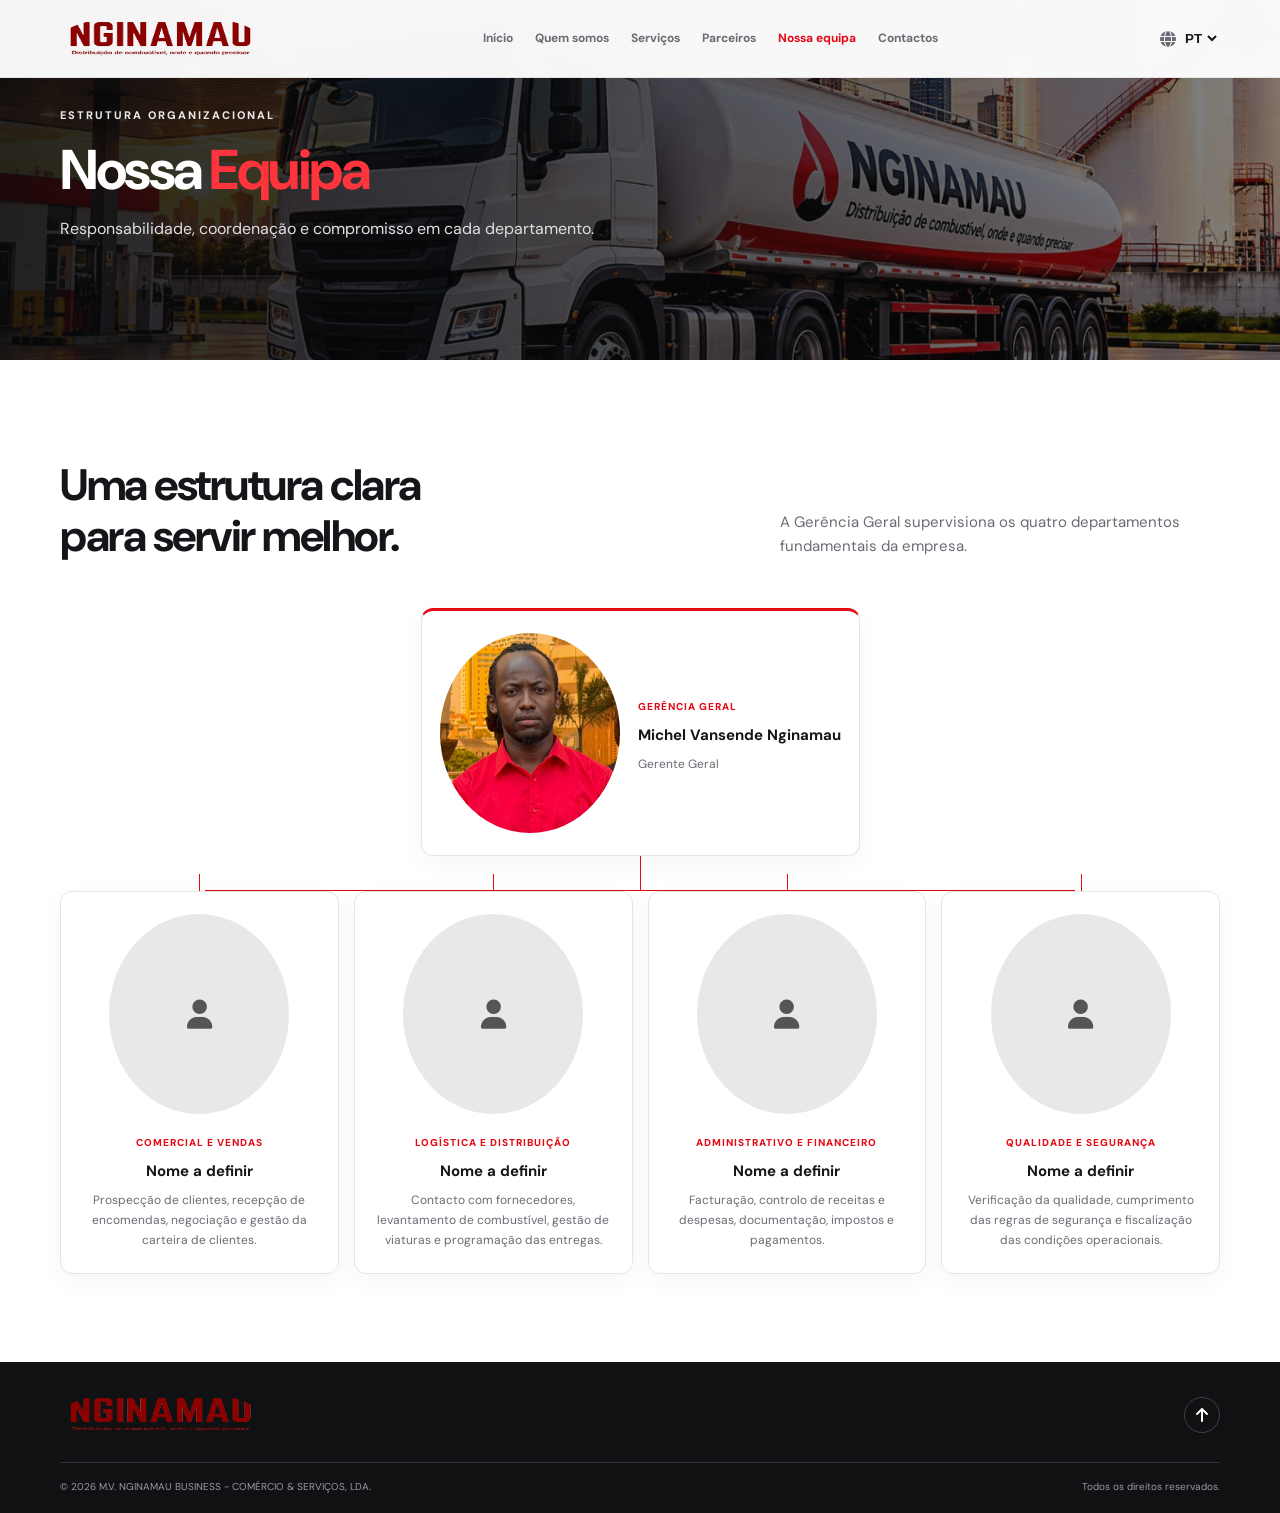
==== equipa.html @ 98467501 "first commit" ====
<!DOCTYPE html>
<html lang="pt">

<head>
  <meta charset="UTF-8">
  <meta name="viewport" content="width=device-width, initial-scale=1.0">
  <meta name="description" content="Conheça a estrutura organizacional da NGINAMAU.">
  <title>Nossa Equipa | NGINAMAU</title>
  <link rel="preconnect" href="https://fonts.googleapis.com">
  <link rel="preconnect" href="https://fonts.gstatic.com" crossorigin>
  <link href="https://fonts.googleapis.com/css2?family=DM+Sans:wght@400;500;600;700;800&display=swap" rel="stylesheet">
  <link rel="stylesheet" href="https://cdnjs.cloudflare.com/ajax/libs/font-awesome/6.7.2/css/all.min.css">
  <link rel="stylesheet" href="css/styles.css">
</head>

<body>
  <div id="site-header"></div>
  <main>
    <section class="page-hero team-hero">
      <div class="page-hero-shade"></div>
      <div class="container page-hero-content"><span class="eyebrow">ESTRUTURA ORGANIZACIONAL</span>
        <h1>Nossa <em>Equipa</em></h1>
        <p>Responsabilidade, coordenação e compromisso em cada departamento.</p>
      </div>
    </section>
    <section class="section">
      <div class="container">
        <div class="section-heading">
          <div>
            <h2>Uma estrutura clara<br>para servir melhor.</h2>
          </div>
          <p>A Gerência Geral supervisiona os quatro departamentos fundamentais da empresa.</p>
        </div>
        <div class="org-chart">
          <article class="team-person manager-person">
            <div class="team-photo">
              <img src="assets/michel-gerente.png" alt="Michel Vansende Nginamau" srcset="">
            </div>
            <div><span class="role-label">GERÊNCIA GERAL</span>
              <h3>Michel Vansende Nginamau</h3>
              <p>Gerente Geral</p>
            </div>
          </article>
          <div class="org-stem"></div>
          <div class="department-cards">
            <article class="team-person">
              <div class="team-photo"><i class="fa-solid fa-user"></i></div><span class="role-label">Comercial e
                Vendas</span>
              <h3>Nome a definir</h3>
              <p>Prospecção de clientes, recepção de encomendas, negociação e gestão da carteira de clientes.</p>
            </article>
            <article class="team-person">
              <div class="team-photo"><i class="fa-solid fa-user"></i></div><span class="role-label">Logística e
                Distribuição</span>
              <h3>Nome a definir</h3>
              <p>Contacto com fornecedores, levantamento de combustível, gestão de viaturas e programação das entregas.
              </p>
            </article>
            <article class="team-person">
              <div class="team-photo"><i class="fa-solid fa-user"></i></div><span class="role-label">Administrativo e
                Financeiro</span>
              <h3>Nome a definir</h3>
              <p>Facturação, controlo de receitas e despesas, documentação, impostos e pagamentos.</p>
            </article>
            <article class="team-person">
              <div class="team-photo"><i class="fa-solid fa-user"></i></div><span class="role-label">Qualidade e
                Segurança</span>
              <h3>Nome a definir</h3>
              <p>Verificação da qualidade, cumprimento das regras de segurança e fiscalização das condições
                operacionais.</p>
            </article>
          </div>
        </div>
      </div>
    </section>
  </main>
  <div id="site-footer"></div>
  <script src="js/layout.js"></script>
  <script src="js/main.js"></script>
</body>

</html>
---- css/styles.css ----
* {
    box-sizing: border-box
}

:root {
    --red: #e50914;
    --red2: #b80710;
    --ink: #151619;
    --muted: #686c73;
    --paper: #fff;
    --soft: #f4f4f5;
    --line: #e5e5e7;
    --header: rgba(255, 255, 255, .96)
}

body.dark {
    --ink: #f4f4f5;
    --muted: #b7bac1;
    --paper: #151619;
    --soft: #202226;
    --line: #33363b;
    --header: rgba(21, 22, 25, .96)
}

html {
    scroll-behavior: smooth;
    scroll-padding-top: 80px
}

body {
    margin: 0;
    font-family: "DM Sans", Arial, sans-serif;
    color: var(--ink);
    background: var(--paper);
    line-height: 1.65
}

a {
    color: inherit;
    text-decoration: none
}

.container {
    width: min(1160px, calc(100% - 48px));
    margin: auto
}

.site-header {
    width: 100%;
    height: 78px;
    padding: 0 max(24px, calc((100vw - 1160px)/2));
    display: flex;
    align-items: center;
    justify-content: space-between;
    gap: 24px;
    background: var(--header);
    border-bottom: 1px solid var(--line);
    position: fixed;
    top: 0;
    z-index: 50;
    backdrop-filter: blur(12px)
}

.brand {
    display: flex;
    align-items: center;
    gap: 10px;
    flex-shrink: 0
}

.brand-mark {
    width: 200px;
    height: 50px;
    color: #fff;
    display: grid;
    place-items: center;
    border-radius: 50% 50% 8% 8px;
    font-size: 20px
}

.brand strong {
    display: block;
    font-size: 19px;
    letter-spacing: -.7px;
    line-height: 1.1
}

.brand small {
    display: block;
    color: var(--muted);
    font-size: 9px
}

.main-nav {
    display: flex;
    gap: 22px;
    align-items: center
}

.main-nav a {
    font-size: 12px;
    font-weight: 700;
    color: var(--muted)
}

.main-nav a:hover,
.main-nav a.active {
    color: var(--red)
}

.header-actions {
    display: flex;
    align-items: center;
    gap: 12px
}

.language-picker {
    display: flex;
    gap: 5px;
    align-items: center;
    color: var(--muted)
}

.language-picker select {
    border: 0;
    background: transparent;
    color: var(--ink);
    font-weight: 700
}

.theme-toggle,
.menu-toggle {
    width: 36px;
    height: 36px;
    border: 1px solid var(--line);
    border-radius: 50%;
    background: var(--soft);
    color: var(--ink);
    cursor: pointer
}

.menu-toggle {
    display: none
}

.hero {
    min-height: 620px;
    display: flex;
    align-items: center;
    position: relative;
    color: white;
    background: #151619 url("../assets/hero.jpeg") center 55%/cover no-repeat
}

.hero-shade,
.page-hero-shade {
    position: absolute;
    inset: 0;
    background: linear-gradient(90deg, rgba(7, 8, 10, .92), rgba(7, 8, 10, .70) 48%, rgba(7, 8, 10, .12))
}

.hero-content,
.page-hero-content {
    position: relative;
    z-index: 1;
    padding: 90px 0
}

.eyebrow,
.kicker {
    font-size: 11px;
    font-weight: 800;
    letter-spacing: 2px;
    text-transform: uppercase;
    color: var(--red)
}

.eyebrow {
    color: #fff;
    opacity: .9
}

.hero h1,
.page-hero h1 {
    font-size: clamp(42px, 5.5vw, 68px);
    line-height: 1.08;
    letter-spacing: -2.5px;
    max-width: 760px;
    margin: 20px 0
}

.hero h1 em,
.page-hero h1 em {
    font-style: normal;
    color: #ff343d
}

.hero-content>p,
.page-hero-content>p {
    font-size: 16px;
    color: #e0e0e0;
    max-width: 550px
}

.hero-actions {
    display: flex;
    gap: 12px;
    flex-wrap: wrap;
    margin-top: 28px
}

.btn {
    display: inline-flex;
    align-items: center;
    justify-content: center;
    gap: 10px;
    padding: 14px 21px;
    border-radius: 28px;
    font-size: 13px;
    font-weight: 800;
    transition: .2s
}

.btn:hover {
    transform: translateY(-2px)
}

.btn-red {
    background: var(--red);
    color: #fff
}

.btn-red:hover {
    background: var(--red2)
}

.btn-outline {
    border: 1px solid rgba(255, 255, 255, .7);
    color: #fff
}

.hero-caption {
    margin-top: 36px;
    font-size: 12px;
    color: #eee;
    display: flex;
    gap: 10px;
    align-items: center
}

.hero-caption i {
    color: #ff343d
}

.section {
    padding: 88px 0
}

.two-col {
    display: grid;
    grid-template-columns: 1fr 1fr;
    gap: 70px;
    align-items: center
}

.intro-section h2,
.section h2 {
    font-size: clamp(30px, 3.6vw, 44px);
    line-height: 1.16;
    letter-spacing: -1.5px;
    margin: 12px 0
}

.intro-copy p,
.section-heading>p,
.partner-panel>p,
.team-preview p,
.reach-content p,
.about-main p,
.statement-card p {
    color: var(--muted);
    font-size: 15px
}

.text-link {
    color: var(--red);
    font-weight: 800;
    font-size: 13px;
    display: inline-flex;
    gap: 10px;
    align-items: center;
    margin-top: 10px
}

.soft-section {
    background: var(--soft)
}

.section-heading {
    display: grid;
    grid-template-columns: 1fr 1fr;
    align-items: end;
    gap: 60px;
    margin-bottom: 34px
}

.section-heading>p {
    max-width: 440px;
    justify-self: end
}

.cards-grid {
    display: grid;
    gap: 15px
}

.cards-grid.four {
    grid-template-columns: repeat(4, 1fr)
}

.cards-grid.five {
    grid-template-columns: repeat(5, 1fr)
}

.info-card {
    background: var(--paper);
    border: 1px solid var(--line);
    border-radius: 12px;
    padding: 25px 21px
}

.icon-box {
    width: 48px;
    height: 48px;
    display: grid;
    place-items: center;
    background: rgba(229, 9, 20, .09);
    color: var(--red);
    border-radius: 10px;
    font-size: 20px
}

.info-card h3 {
    font-size: 16px;
    margin: 17px 0 5px
}

.info-card p {
    font-size: 13px;
    color: var(--muted);
    margin: 0
}

.process-section,
.reach-section {
    background: #17181a;
    color: #fff
}

.kicker-light {
    color: #ff414a
}

.process-section h2 {
    margin: 12px 0 35px
}

.steps-grid {
    display: grid;
    grid-template-columns: repeat(3, 1fr);
    gap: 32px
}

.steps-grid article {
    display: flex;
    gap: 18px
}

.steps-grid b {
    font-size: 30px;
    color: var(--red)
}

.steps-grid h3 {
    font-size: 16px;
    margin: 3px 0
}

.steps-grid p {
    font-size: 13px;
    color: #bfc0c4;
    margin: 0
}

.partner-panel+.partner-panel {
    border-left: 1px solid var(--line);
    padding-left: 55px
}

.partner-panel h2 {
    font-size: 30px
}

.logo-row {
    display: flex;
    gap: 10px;
    margin-top: 20px
}

.logo-placeholder {
    flex: 1;
    min-height: 62px;
    border: 1px dashed #c7c9ce;
    background: var(--soft);
    border-radius: 8px;
    display: grid;
    place-content: center;
    text-align: center;
    color: var(--muted);
    font-size: 10px;
    font-weight: 800;
    line-height: 1.2
}

.logo-placeholder small {
    font-size: 8px;
    letter-spacing: 1px
}

.note {
    display: block;
    color: var(--muted);
    font-size: 10px;
    margin-top: 10px
}

.team-preview {
    display: grid;
    grid-template-columns: 1fr 1fr;
    gap: 70px;
    align-items: center
}

.team-preview p {
    max-width: 460px
}

.team-preview-art {
    min-height: 250px;
    background: linear-gradient(135deg, #17181a, #303136);
    border-radius: 14px;
    color: white;
    display: flex;
    align-items: center;
    justify-content: center;
    gap: 24px;
    padding: 30px
}

.preview-icon {
    width: 100px;
    height: 100px;
    border-radius: 50%;
    background: var(--red);
    display: grid;
    place-items: center;
    font-size: 42px
}

.preview-caption strong,
.preview-caption span {
    display: block
}

.preview-caption strong {
    font-size: 20px
}

.preview-caption span {
    font-size: 13px;
    color: #c6c6c9
}

.reach-content {
    max-width: 780px
}

.reach-content h2 {
    font-size: 40px
}

.reach-content p {
    color: #c5c6c9;
    max-width: 650px
}

.contact-cta {
    padding: 65px 0
}

.cta-inner {
    display: flex;
    justify-content: space-between;
    align-items: center;
    gap: 30px
}

.cta-inner h2 {
    margin-bottom: 0
}

.contact-grid {
    display: flex;
    gap: 50px;
}

.contact-details {
    background: var(--soft);
    padding: 28px;
    border-radius: 12px;
    display: grid;
    gap: 20px
}

.contact-details a,
.contact-details div {
    display: flex;
    gap: 14px;
    align-items: flex-start;
    font-size: 13px;
    color: var(--muted);
    overflow-wrap: anywhere
}

.contact-details i {
    color: var(--red);
    width: 18px;
    text-align: center;
    padding-top: 3px
}

.site-footer {
    background: #101113;
    color: #fff;
    padding: 28px 0 18px
}

.footer-top {
    display: flex;
    align-items: center;
    justify-content: space-between;
    gap: 20px;
    padding-bottom: 22px
}

.footer-brand small {
    color: #a7a8ad
}

.footer-top>p {
    font-size: 12px;
    color: #c5c6c9
}

.back-top {
    width: 36px;
    height: 36px;
    border: 1px solid #414247;
    border-radius: 50%;
    display: grid;
    place-items: center
}

.footer-bottom {
    border-top: 1px solid #303136;
    padding-top: 16px;
    display: flex;
    justify-content: space-between;
    gap: 15px;
    color: #999ba1;
    font-size: 10px
}

.page-hero {
    min-height: 360px;
    display: flex;
    align-items: center;
    position: relative;
    color: #fff;
    background: #18191b center/cover no-repeat
}

.about-hero {
    background-image: url("../assets/quem-somos-banner.jpeg")
}

.team-hero {
    background-image: url("../assets/hero.jpeg")
}

.page-hero-shade {
    background: linear-gradient(90deg, rgba(8, 9, 11, .88), rgba(8, 9, 11, .5))
}

.page-hero-content {
    padding: 70px 0
}

.page-hero h1 {
    font-size: 56px;
    margin: 12px 0
}

.about-main {
    align-items: start
}

.statement-card {
    padding: 32px;
    border: 1px solid var(--line);
    border-radius: 14px;
    background: var(--paper)
}

.statement-card h2 {
    font-size: 27px
}

.statement-card .kicker {
    display: block;
    margin-top: 22px
}

.value-card {
    background: var(--soft);
    border: 1px solid var(--line);
    border-radius: 10px;
    padding: 22px 14px;
    text-align: center
}

.value-card i {
    font-size: 23px;
    color: var(--red)
}

.value-card h3 {
    font-size: 13px;
    margin: 12px 0 0
}

.objective-list {
    display: grid;
    gap: 15px;
    max-width: 900px
}

.objective-list>div {
    display: flex;
    gap: 18px;
    align-items: flex-start;
    border-bottom: 1px solid #34363a;
    padding: 0 0 14px
}

.objective-list b {
    color: var(--red);
    font-size: 20px
}

.objective-list p {
    margin: 0;
    color: #d1d1d4;
    font-size: 14px
}

.org-chart {
    display: flex;
    flex-direction: column;
    align-items: center
}

.team-person {
    background: var(--paper);
    border: 1px solid var(--line);
    border-radius: 12px;
    padding: 22px 18px;
    box-shadow: 0 7px 24px rgba(0, 0, 0, .04);
    text-align: center
}

.manager-person {
    display: flex;
    align-items: center;
    text-align: left;
    gap: 18px;
    border-top: 3px solid var(--red);
    min-width: 340px
}

.team-photo {
    width: 180px;
    height: 200px;
    border-radius: 50%;
    margin: 0 auto 14px;
    background: #e8e8eb;
    color: #555;
    display: grid;
    place-items: center;
    font-size: 29px;
    overflow: hidden
}

.team-photo img {
    width: 100%;
    height: 100%;
}

.manager-person .team-photo {
    margin: 0
}

.role-label {
    font-size: 10px;
    letter-spacing: 1px;
    font-weight: 800;
    color: var(--red);
    text-transform: uppercase;
}

.team-person h3 {
    font-size: 15px;
    margin: 5px 0
}

.team-person h4 {
    font-size: 14px;
    margin: 6px 0
}

.team-person p {
    font-size: 12px;
    color: var(--muted);
    margin: 7px 0 0
}

.org-stem {
    height: 35px;
    width: 1px;
    background: var(--red)
}

.department-cards {
    display: grid;
    grid-template-columns: repeat(4, 1fr);
    gap: 15px;
    width: 100%;
    position: relative
}

.department-cards:before {
    content: "";
    height: 1px;
    background: var(--red);
    position: absolute;
    top: -1px;
    left: 12.5%;
    right: 12.5%
}

.department-cards .team-person {
    position: relative
}

.department-cards .team-person:before {
    content: "";
    height: 17px;
    width: 1px;
    background: var(--red);
    position: absolute;
    top: -18px;
    left: 50%
}

.center-note {
    text-align: center;
    margin-top: 22px
}

@media(max-width:1000px) {
    .main-nav {
        gap: 12px
    }

    .main-nav a {
        font-size: 11px
    }

    .cards-grid.four {
        grid-template-columns: repeat(2, 1fr)
    }

    .cards-grid.five {
        grid-template-columns: repeat(3, 1fr)
    }

    .department-cards {
        grid-template-columns: repeat(2, 1fr)
    }

    .department-cards:before {
        display: none
    }

    .department-cards .team-person:before {
        display: none
    }
}

@media(max-width:760px) {
    .site-header {
        height: 68px;
        padding: 0 18px;
        gap: 10px
    }

    .brand strong {
        font-size: 17px
    }

    .menu-toggle {
        display: block;
        margin-left: auto;
        order: 2
    }

    .header-actions {
        order: 3
    }

    .brand-mark {
        width: 120px;
        height: 50px;
        color: #fff;
        display: grid;
        place-items: center;
    }

    .main-nav {
        display: none;
        position: absolute;
        top: 68px;
        left: 0;
        right: 0;
        background: var(--paper);
        border-bottom: 1px solid var(--line);
        padding: 18px 22px;
        flex-direction: column;
        align-items: flex-start;
        gap: 16px
    }

    .main-nav.open {
        display: flex
    }

    .main-nav a {
        font-size: 13px
    }

    .container {
        width: min(100% - 36px, 560px)
    }

    .hero {
        min-height: 600px;
        background-position: 58% center
    }

    .hero-content {
        padding: 75px 0
    }

    .hero h1 {
        font-size: 43px;
        letter-spacing: -1.7px
    }

    .hero-content>p {
        font-size: 14px
    }

    .section {
        padding: 65px 0
    }

    .two-col,
    .section-heading,
    .team-preview {
        grid-template-columns: 1fr;
        gap: 20px
    }

    .section-heading>p {
        justify-self: start
    }

    .cards-grid.four {
        gap: 10px
    }

    .info-card {
        padding: 20px 15px
    }

    .info-card h3 {
        font-size: 14px
    }

    .info-card p {
        font-size: 12px
    }

    .steps-grid {
        grid-template-columns: 1fr;
        gap: 22px
    }

    .partner-panel+.partner-panel {
        border-left: 0;
        border-top: 1px solid var(--line);
        padding: 30px 0 0
    }

    .team-preview-art {
        min-height: 190px
    }

    .reach-content h2 {
        font-size: 31px
    }

    .cta-inner {
        align-items: flex-start;
        flex-direction: column
    }

    .contact-grid {
        display: block;
        gap: 50px;
    }

    .contact-details {
        margin-top: 50px;
    }

    .footer-top {
        flex-wrap: wrap
    }

    .footer-top>p {
        order: 3;
        width: 100%;
        margin: 0
    }

    .footer-bottom {
        flex-direction: column;
        gap: 5px
    }

    .page-hero {
        min-height: 300px
    }

    .page-hero h1 {
        font-size: 43px
    }

    .department-cards {
        grid-template-columns: 1fr
    }

    .manager-person {
        min-width: 0;
        width: 100%;
        max-width: 360px
    }

    .cards-grid.five {
        grid-template-columns: repeat(2, 1fr)
    }

    .statement-card {
        padding: 24px
    }
}

@media(max-width:380px) {
    .hero h1 {
        font-size: 36px
    }

    .hero-actions {
        flex-direction: column;
        align-items: stretch;
        max-width: 270px
    }

    .brand small {
        font-size: 8px
    }

    .header-actions {
        gap: 6px
    }

    .logo-row {
        gap: 6px
    }
}
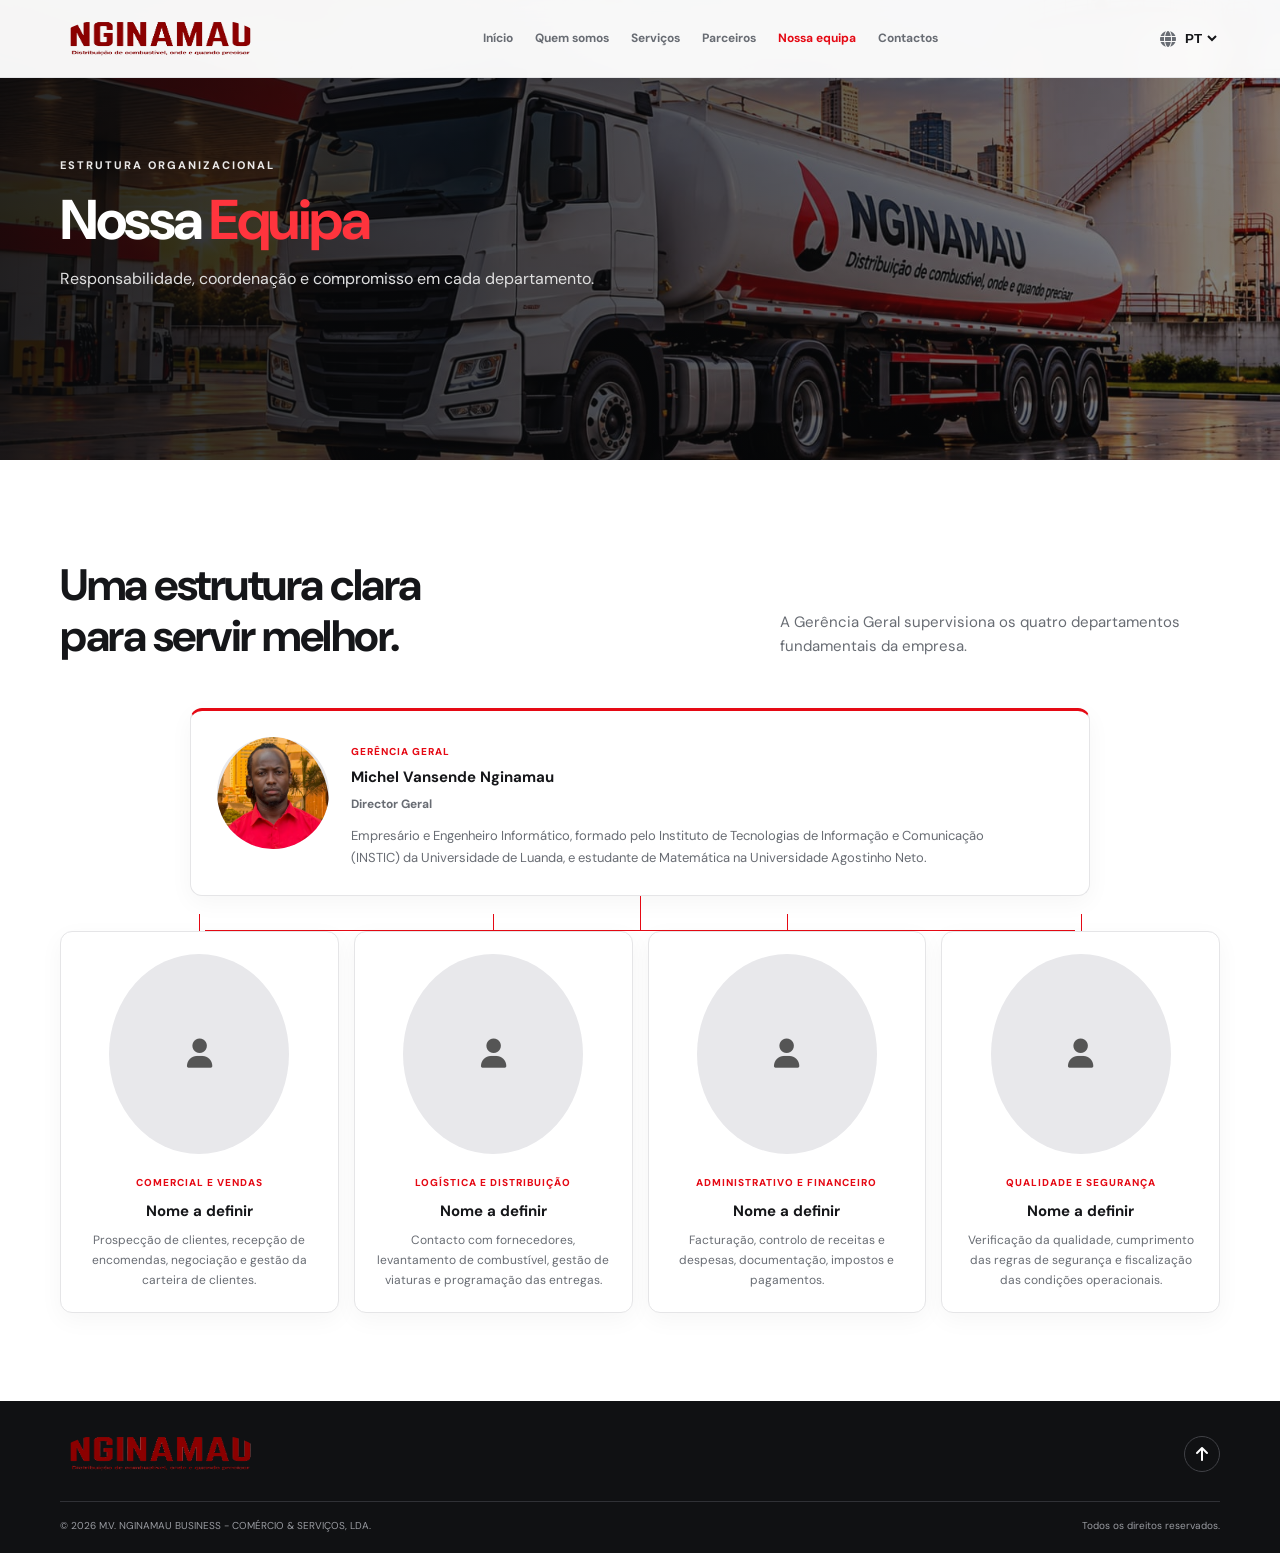
==== commit 44cddb6d: "ui: melhoramento da secção de clientes e fornecedores" ====
--- a/equipa.html
+++ b/equipa.html
@@ -34,18 +34,24 @@
         <div class="org-chart">
           <article class="team-person manager-person">
             <div class="team-photo">
-              <img src="assets/michel-gerente.png" alt="Michel Vansende Nginamau" srcset="">
+              <img src="assets/michel-gerente.png" alt="Michel Vansende Nginamau">
             </div>
-            <div><span class="role-label">GERÊNCIA GERAL</span>
+            <div class="manager-info">
+              <span class="role-label">GERÊNCIA GERAL</span>
               <h3>Michel Vansende Nginamau</h3>
-              <p>Gerente Geral</p>
+              <p><strong>Director Geral</strong></p>
+              <p class="manager-bio">
+                Empresário e Engenheiro Informático, formado pelo Instituto de Tecnologias
+                de Informação e Comunicação (INSTIC) da Universidade de Luanda, e
+                estudante de Matemática na Universidade Agostinho Neto.
+              </p>
             </div>
           </article>
           <div class="org-stem"></div>
           <div class="department-cards">
             <article class="team-person">
-              <div class="team-photo"><i class="fa-solid fa-user"></i></div><span class="role-label">Comercial e
-                Vendas</span>
+              <div class="team-photo"><i class="fa-solid fa-user"></i></div>
+              <span class="role-label">Comercial e Vendas</span>
               <h3>Nome a definir</h3>
               <p>Prospecção de clientes, recepção de encomendas, negociação e gestão da carteira de clientes.</p>
             </article>
--- a/css/styles.css
+++ b/css/styles.css
@@ -582,7 +582,7 @@
 }
 
 .page-hero {
-    min-height: 360px;
+    min-height: 460px;
     display: flex;
     align-items: center;
     position: relative;
@@ -1018,4 +1018,129 @@
     .logo-row {
         gap: 6px
     }
-}+}
+
+.partner-panel .logo-row {
+  display: grid;
+  grid-template-columns: repeat(4, minmax(0, 1fr));
+  gap: 14px;
+  align-items: stretch;
+}
+.partner-panel .logo-placeholder {
+  min-width: 0;
+  min-height: 86px;
+  padding: 10px;
+  display: flex;
+  align-items: center;
+  justify-content: center;
+  overflow: hidden;
+}
+.partner-panel .logo-placeholder img {
+  display: block;
+  width: 100%;
+  max-width: 130px;
+  height: 58px;
+  object-fit: contain;
+}
+@media (max-width: 1024px) {
+  .partner-panel .logo-row {
+    grid-template-columns: repeat(3, minmax(0, 1fr));
+  }
+}
+
+@media (max-width: 600px) {
+  .partner-panel .logo-row {
+    display: flex;
+    gap: 12px;
+    overflow-x: auto;
+    overflow-y: hidden;
+    padding: 2px 2px 12px;
+    scroll-snap-type: x mandatory;
+    -webkit-overflow-scrolling: touch;
+    scrollbar-width: thin;
+  }
+  .partner-panel .logo-placeholder {
+    flex: 0 0 132px;
+    width: 132px;
+    min-height: 78px;
+    scroll-snap-align: start;
+  }
+  .partner-panel .logo-placeholder img {
+    max-width: 110px;
+    height: 52px;
+  }
+}
+
+.manager-person {
+  width: min(100%, 900px);
+  min-width: 0;
+  display: grid;
+  grid-template-columns: 112px minmax(0, 1fr);
+  align-items: start;
+  gap: 22px;
+  padding: 26px;
+  text-align: left;
+  overflow: hidden;
+}
+.manager-person .team-photo {
+  width: 112px;
+  height: 112px;
+  min-width: 0;
+  margin: 0;
+  flex: none;
+}
+.manager-person .team-photo img {
+  display: block;
+  width: 100%;
+  height: 100%;
+  object-fit: cover;
+  object-position: center;
+  border-radius: 50%;
+}
+.manager-person .manager-info {
+  min-width: 0;
+  width: 100%;
+}
+.manager-person h3 {
+  overflow-wrap: anywhere;
+  line-height: 1.3;
+}
+.manager-person .manager-bio {
+  max-width: 680px;
+  margin: 10px 0 0;
+  color: var(--muted);
+  font-size: 13px;
+  line-height: 1.7;
+  overflow-wrap: break-word;
+}
+@media (max-width: 760px) {
+  .manager-person {
+    width: 100%;
+    grid-template-columns: 76px minmax(0, 1fr);
+    gap: 14px;
+    padding: 18px;
+  }
+  .manager-person .team-photo {
+    width: 76px;
+    height: 76px;
+  }
+  .manager-person .manager-bio {
+    font-size: 12px;
+    line-height: 1.6;
+  }
+}
+@media (max-width: 420px) {
+  .manager-person {
+    grid-template-columns: 1fr;
+    justify-items: center;
+    text-align: center;
+    padding: 20px 16px;
+  }
+  .manager-person .team-photo {
+    width: 88px;
+    height: 88px;
+  }
+  .manager-person .manager-info {
+    text-align: center;
+  }
+}
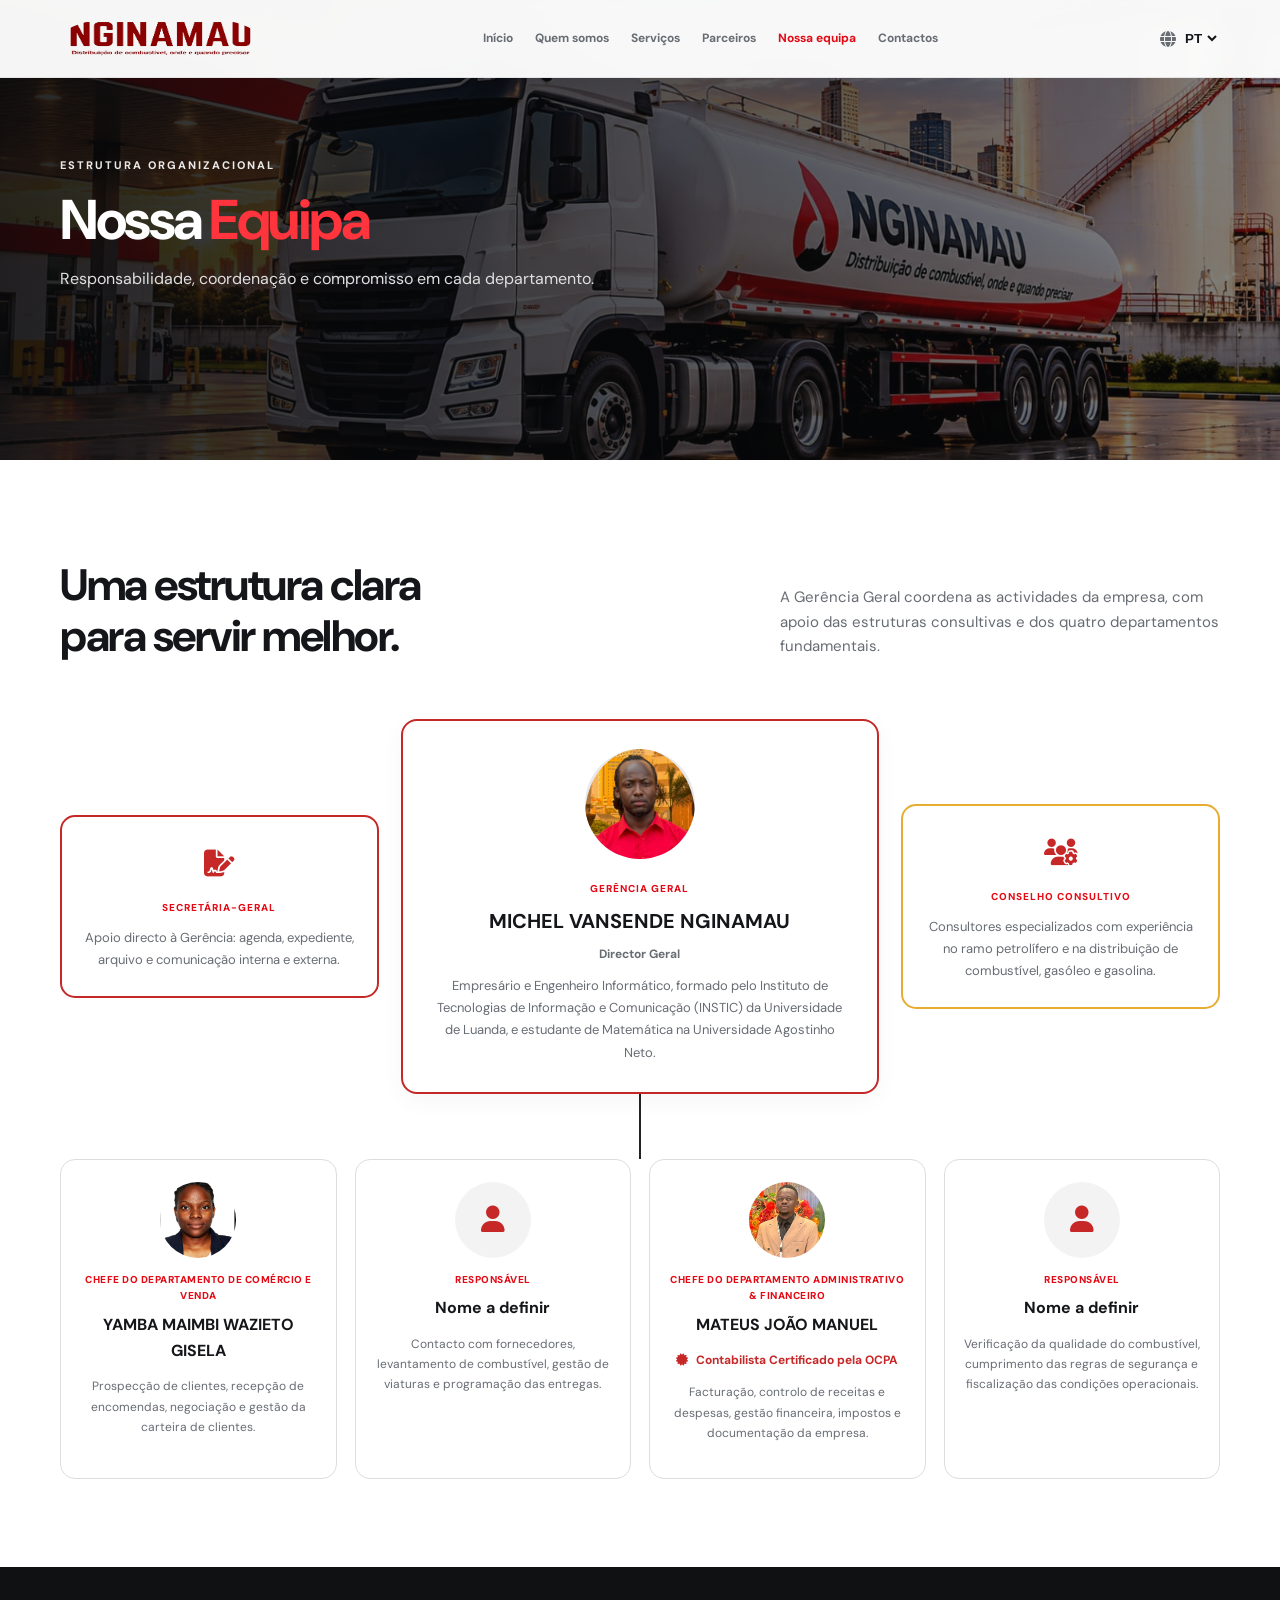
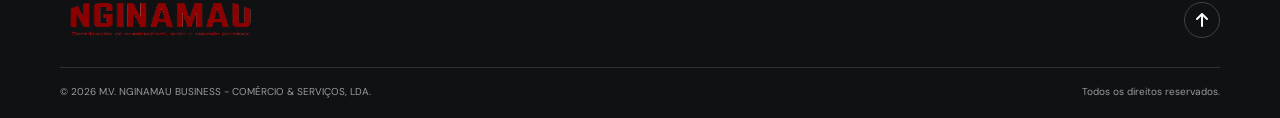
==== commit 1d48b496: "ui: adição de novos departamentos no organigrama e melhoramento dos card." ====
--- a/equipa.html
+++ b/equipa.html
@@ -1,3 +1,4 @@
+
 <!DOCTYPE html>
 <html lang="pt">
 
@@ -6,83 +7,227 @@
   <meta name="viewport" content="width=device-width, initial-scale=1.0">
   <meta name="description" content="Conheça a estrutura organizacional da NGINAMAU.">
   <title>Nossa Equipa | NGINAMAU</title>
+
   <link rel="preconnect" href="https://fonts.googleapis.com">
   <link rel="preconnect" href="https://fonts.gstatic.com" crossorigin>
   <link href="https://fonts.googleapis.com/css2?family=DM+Sans:wght@400;500;600;700;800&display=swap" rel="stylesheet">
+
   <link rel="stylesheet" href="https://cdnjs.cloudflare.com/ajax/libs/font-awesome/6.7.2/css/all.min.css">
   <link rel="stylesheet" href="css/styles.css">
 </head>
 
 <body>
+
   <div id="site-header"></div>
+
   <main>
+
     <section class="page-hero team-hero">
       <div class="page-hero-shade"></div>
-      <div class="container page-hero-content"><span class="eyebrow">ESTRUTURA ORGANIZACIONAL</span>
+
+      <div class="container page-hero-content">
+        <span class="eyebrow">ESTRUTURA ORGANIZACIONAL</span>
         <h1>Nossa <em>Equipa</em></h1>
         <p>Responsabilidade, coordenação e compromisso em cada departamento.</p>
       </div>
     </section>
+
     <section class="section">
       <div class="container">
+
         <div class="section-heading">
           <div>
             <h2>Uma estrutura clara<br>para servir melhor.</h2>
           </div>
-          <p>A Gerência Geral supervisiona os quatro departamentos fundamentais da empresa.</p>
+
+          <p>
+            A Gerência Geral coordena as actividades da empresa,
+            com apoio das estruturas consultivas e dos quatro
+            departamentos fundamentais.
+          </p>
         </div>
-        <div class="org-chart">
-          <article class="team-person manager-person">
-            <div class="team-photo">
-              <img src="assets/michel-gerente.png" alt="Michel Vansende Nginamau">
-            </div>
-            <div class="manager-info">
-              <span class="role-label">GERÊNCIA GERAL</span>
-              <h3>Michel Vansende Nginamau</h3>
-              <p><strong>Director Geral</strong></p>
-              <p class="manager-bio">
-                Empresário e Engenheiro Informático, formado pelo Instituto de Tecnologias
-                de Informação e Comunicação (INSTIC) da Universidade de Luanda, e
-                estudante de Matemática na Universidade Agostinho Neto.
+
+        <div class="org-chart-new">
+
+          <div class="org-leadership">
+
+            <article class="org-support-card secretary-card">
+              <span class="org-support-icon">
+                <i class="fa-solid fa-file-signature"></i>
+              </span>
+
+              <span class="role-label">SECRETÁRIA-GERAL</span>
+
+              <p>
+                Apoio directo à Gerência: agenda, expediente,
+                arquivo e comunicação interna e externa.
               </p>
-            </div>
-          </article>
-          <div class="org-stem"></div>
-          <div class="department-cards">
-            <article class="team-person">
-              <div class="team-photo"><i class="fa-solid fa-user"></i></div>
-              <span class="role-label">Comercial e Vendas</span>
-              <h3>Nome a definir</h3>
-              <p>Prospecção de clientes, recepção de encomendas, negociação e gestão da carteira de clientes.</p>
-            </article>
-            <article class="team-person">
-              <div class="team-photo"><i class="fa-solid fa-user"></i></div><span class="role-label">Logística e
-                Distribuição</span>
-              <h3>Nome a definir</h3>
-              <p>Contacto com fornecedores, levantamento de combustível, gestão de viaturas e programação das entregas.
+            </article>
+
+            <article class="team-person org-manager-card">
+
+              <div class="team-photo">
+                <img
+                  src="assets/membros/michel-gerente.png"
+                  alt="Michel Vansende Nginamau">
+              </div>
+
+              <div class="manager-info">
+                <span class="role-label">GERÊNCIA GERAL</span>
+
+                <h3>MICHEL VANSENDE NGINAMAU</h3>
+
+                <p class="manager-position">
+                  <strong>Director Geral</strong>
+                </p>
+
+                <p class="manager-bio">
+                  Empresário e Engenheiro Informático, formado pelo
+                  Instituto de Tecnologias de Informação e Comunicação
+                  (INSTIC) da Universidade de Luanda, e estudante de
+                  Matemática na Universidade Agostinho Neto.
+                </p>
+              </div>
+
+            </article>
+
+            <article class="org-support-card council-card">
+              <span class="org-support-icon">
+                <i class="fa-solid fa-users-gear"></i>
+              </span>
+
+              <span class="role-label">CONSELHO CONSULTIVO</span>
+
+              <p>
+                Consultores especializados com experiência no ramo
+                petrolífero e na distribuição de combustível,
+                gasóleo e gasolina.
               </p>
             </article>
-            <article class="team-person">
-              <div class="team-photo"><i class="fa-solid fa-user"></i></div><span class="role-label">Administrativo e
-                Financeiro</span>
-              <h3>Nome a definir</h3>
-              <p>Facturação, controlo de receitas e despesas, documentação, impostos e pagamentos.</p>
-            </article>
-            <article class="team-person">
-              <div class="team-photo"><i class="fa-solid fa-user"></i></div><span class="role-label">Qualidade e
-                Segurança</span>
-              <h3>Nome a definir</h3>
-              <p>Verificação da qualidade, cumprimento das regras de segurança e fiscalização das condições
-                operacionais.</p>
-            </article>
-          </div>
+
+          </div>
+
+          <div class="org-main-connector">
+            <span></span>
+          </div>
+
+          <div class="org-departments">
+
+            <article class="department-person">
+              <!-- <div class="department-heading">
+                <i class="fa-solid fa-handshake"></i>
+                <span>Departamento Comercial e Vendas</span>
+              </div> -->
+
+              <div class="department-content">
+                <div class="team-photo">
+                  <img
+                    src="assets/membros/yamba-vendas.png"
+                    alt="Mateus Manuel">
+                </div>
+
+                <span class="role-label">CHEFE DO DEPARTAMENTO DE COMÉRCIO E VENDA</span>
+
+                <h3>YAMBA MAIMBI WAZIETO GISELA</h3>
+
+                <p>
+                  Prospecção de clientes, recepção de encomendas,
+                  negociação e gestão da carteira de clientes.
+                </p>
+              </div>
+            </article>
+
+            <article class="department-person">
+              <!-- <div class="department-heading">
+                <i class="fa-solid fa-truck-fast"></i>
+                <span>Departamento de Logística e Distribuição</span>
+              </div> -->
+
+              <div class="department-content">
+                <div class="team-photo">
+                  <i class="fa-solid fa-user"></i>
+                </div>
+
+                <span class="role-label">RESPONSÁVEL</span>
+
+                <h3>Nome a definir</h3>
+
+                <p>
+                  Contacto com fornecedores, levantamento de combustível,
+                  gestão de viaturas e programação das entregas.
+                </p>
+              </div>
+            </article>
+
+            <article class="department-person department-highlight">
+              <!-- <div class="department-heading">
+                <i class="fa-solid fa-calculator"></i>
+                <span>Departamento Administrativo e Financeiro</span>
+              </div> -->
+
+              <div class="department-content">
+
+                <div class="team-photo">
+                  <img
+                    src="assets/membros/mateus-contabilista.png"
+                    alt="Mateus Manuel">
+                </div>
+
+                <span class="role-label">CHEFE DO DEPARTAMENTO ADMINISTRATIVO & FINANCEIRO</span>
+
+                <h3>MATEUS JOÃO MANUEL</h3>
+
+                <p class="team-qualification">
+                  <i class="fa-solid fa-certificate"></i>
+                  Contabilista Certificado pela OCPA
+                </p>
+
+                <p>
+                  Facturação, controlo de receitas e despesas,
+                  gestão financeira, impostos e documentação da empresa.
+                </p>
+
+              </div>
+            </article>
+
+            <!-- QUALIDADE E SEGURANÇA -->
+
+            <article class="department-person">
+              <!-- <div class="department-heading">
+                <i class="fa-solid fa-shield-halved"></i>
+                <span>Departamento de Qualidade e Segurança</span>
+              </div> -->
+
+              <div class="department-content">
+                <div class="team-photo">
+                  <i class="fa-solid fa-user"></i>
+                </div>
+
+                <span class="role-label">RESPONSÁVEL</span>
+
+                <h3>Nome a definir</h3>
+
+                <p>
+                  Verificação da qualidade do combustível,
+                  cumprimento das regras de segurança e fiscalização
+                  das condições operacionais.
+                </p>
+              </div>
+            </article>
+
+          </div>
+
         </div>
+
       </div>
     </section>
+
   </main>
+
   <div id="site-footer"></div>
+
   <script src="js/layout.js"></script>
   <script src="js/main.js"></script>
+
 </body>
-
-</html>+</html>
--- a/css/styles.css
+++ b/css/styles.css
@@ -699,7 +699,7 @@
 }
 
 .team-photo {
-    width: 180px;
+    width: 200px;
     height: 200px;
     border-radius: 50%;
     margin: 0 auto 14px;
@@ -1144,3 +1144,271 @@
     text-align: center;
   }
 }
+
+
+/* =========================================
+   NOVO ORGANIGRAMA NGINAMAU
+========================================= */
+
+.org-chart-new {
+  width: 100%;
+  margin-top: 45px;
+}
+
+/* Liderança e estruturas de apoio */
+
+.org-leadership {
+  display: grid;
+  grid-template-columns: minmax(0, 1fr) minmax(0, 1.5fr) minmax(0, 1fr);
+  gap: 22px;
+  align-items: center;
+}
+
+.org-support-card {
+  min-width: 0;
+  padding: 25px 20px;
+  text-align: center;
+  background: var(--surface, #fff);
+  border: 2px solid var(--border, #ddd);
+  border-radius: 15px;
+}
+
+.secretary-card {
+  border-color: #c62828;
+}
+
+.council-card {
+  border-color: #e6ad32;
+}
+
+.org-support-icon {
+  display: block;
+  margin-bottom: 14px;
+  color: var(--primary, #c62828);
+  font-size: 27px;
+}
+
+.org-support-card .role-label {
+  display: block;
+  font-weight: 800;
+  margin-bottom: 10px;
+}
+
+.org-support-card p {
+  margin: 0;
+  color: var(--muted);
+  font-size: 13px;
+  line-height: 1.7;
+}
+
+/* Gerente Geral */
+
+.org-manager-card {
+  width: 100%;
+  min-width: 0;
+  display: flex;
+  flex-direction: column;
+  align-items: center;
+  padding: 28px;
+  text-align: center;
+  border: 2px solid #c62828;
+  border-radius: 16px;
+  background: var(--surface, #fff);
+}
+
+.org-manager-card .team-photo {
+  width: 110px;
+  height: 110px;
+  margin: 0 auto 15px;
+}
+
+.org-manager-card .team-photo img {
+  width: 100%;
+  height: 100%;
+  object-fit: cover;
+  border-radius: 50%;
+}
+
+.org-manager-card .manager-info {
+  width: 100%;
+  min-width: 0;
+}
+
+.org-manager-card h3 {
+  font-size: 20px;
+  overflow-wrap: anywhere;
+}
+
+.org-manager-card .manager-bio {
+  max-width: 450px;
+  margin: 10px auto 0;
+  font-size: 13px;
+  line-height: 1.7;
+  color: var(--muted);
+}
+
+.manager-position {
+  margin: 5px 0;
+  color: var(--primary, #c62828);
+}
+
+/* Ligação hierárquica */
+
+.org-main-connector {
+  height: 65px;
+  display: flex;
+  justify-content: center;
+  position: relative;
+}
+
+.org-main-connector span {
+  width: 2px;
+  height: 100%;
+  background: var(--text, #222);
+}
+
+/* Departamentos */
+
+.org-departments {
+  display: grid;
+  grid-template-columns: repeat(4, minmax(0, 1fr));
+  gap: 18px;
+  position: relative;
+}
+
+.department-person {
+  min-width: 0;
+  overflow: hidden;
+  border: 1px solid var(--border, #ddd);
+  border-radius: 15px;
+  background: var(--surface, #fff);
+  text-align: center;
+}
+
+.department-heading {
+  min-height: 100px;
+  display: flex;
+  flex-direction: column;
+  align-items: center;
+  justify-content: center;
+  gap: 10px;
+  padding: 18px 12px;
+  background: var(--surface, #fff);
+  border-bottom: 1px solid var(--border, #ddd);
+}
+
+.department-heading i {
+  font-size: 24px;
+  color: var(--primary, #c62828);
+}
+
+.department-heading span {
+  font-size: 14px;
+  font-weight: 800;
+  line-height: 1.5;
+}
+
+.department-content {
+  padding: 22px 15px;
+}
+
+.department-content .team-photo {
+  width: 76px;
+  height: 76px;
+  margin: 0 auto 14px;
+  display: flex;
+  justify-content: center;
+  align-items: center;
+  border-radius: 50%;
+  background: var(--background, #f3f3f3);
+  color: var(--primary, #c62828);
+  font-size: 27px;
+  overflow: hidden;
+}
+
+.department-content .team-photo img {
+  width: 100%;
+  height: 100%;
+  object-fit: cover;
+}
+
+.department-content .role-label {
+  display: block;
+  font-size: 10px;
+  letter-spacing: .5px;
+  margin-bottom: 7px;
+}
+
+.department-content h3 {
+  font-size: 16px;
+  margin: 5px 0 10px;
+  overflow-wrap: anywhere;
+}
+
+.department-content p {
+  font-size: 12px;
+  line-height: 1.7;
+  color: var(--muted);
+}
+
+.team-qualification {
+  font-weight: 700;
+  color: var(--primary, #c62828) !important;
+}
+
+.team-qualification i {
+  margin-right: 5px;
+}
+
+/* Tablet */
+
+@media (max-width: 1024px) {
+  .org-leadership {
+    grid-template-columns: 1fr 1.4fr;
+  }
+
+  .org-manager-card {
+    grid-column: 1 / -1;
+    grid-row: 1;
+  }
+
+  .org-departments {
+    grid-template-columns: repeat(2, minmax(0, 1fr));
+  }
+}
+
+/* Mobile */
+
+@media (max-width: 600px) {
+  .org-leadership {
+    grid-template-columns: 1fr;
+    gap: 15px;
+  }
+
+  .org-manager-card {
+    grid-column: auto;
+    grid-row: auto;
+    padding: 22px 16px;
+  }
+
+  .org-support-card {
+    padding: 20px 16px;
+  }
+
+  .org-main-connector {
+    height: 35px;
+  }
+
+  .org-departments {
+    grid-template-columns: 1fr;
+    gap: 16px;
+  }
+
+  .department-heading {
+    min-height: 80px;
+  }
+
+  .department-content {
+    padding: 20px;
+  }
+}
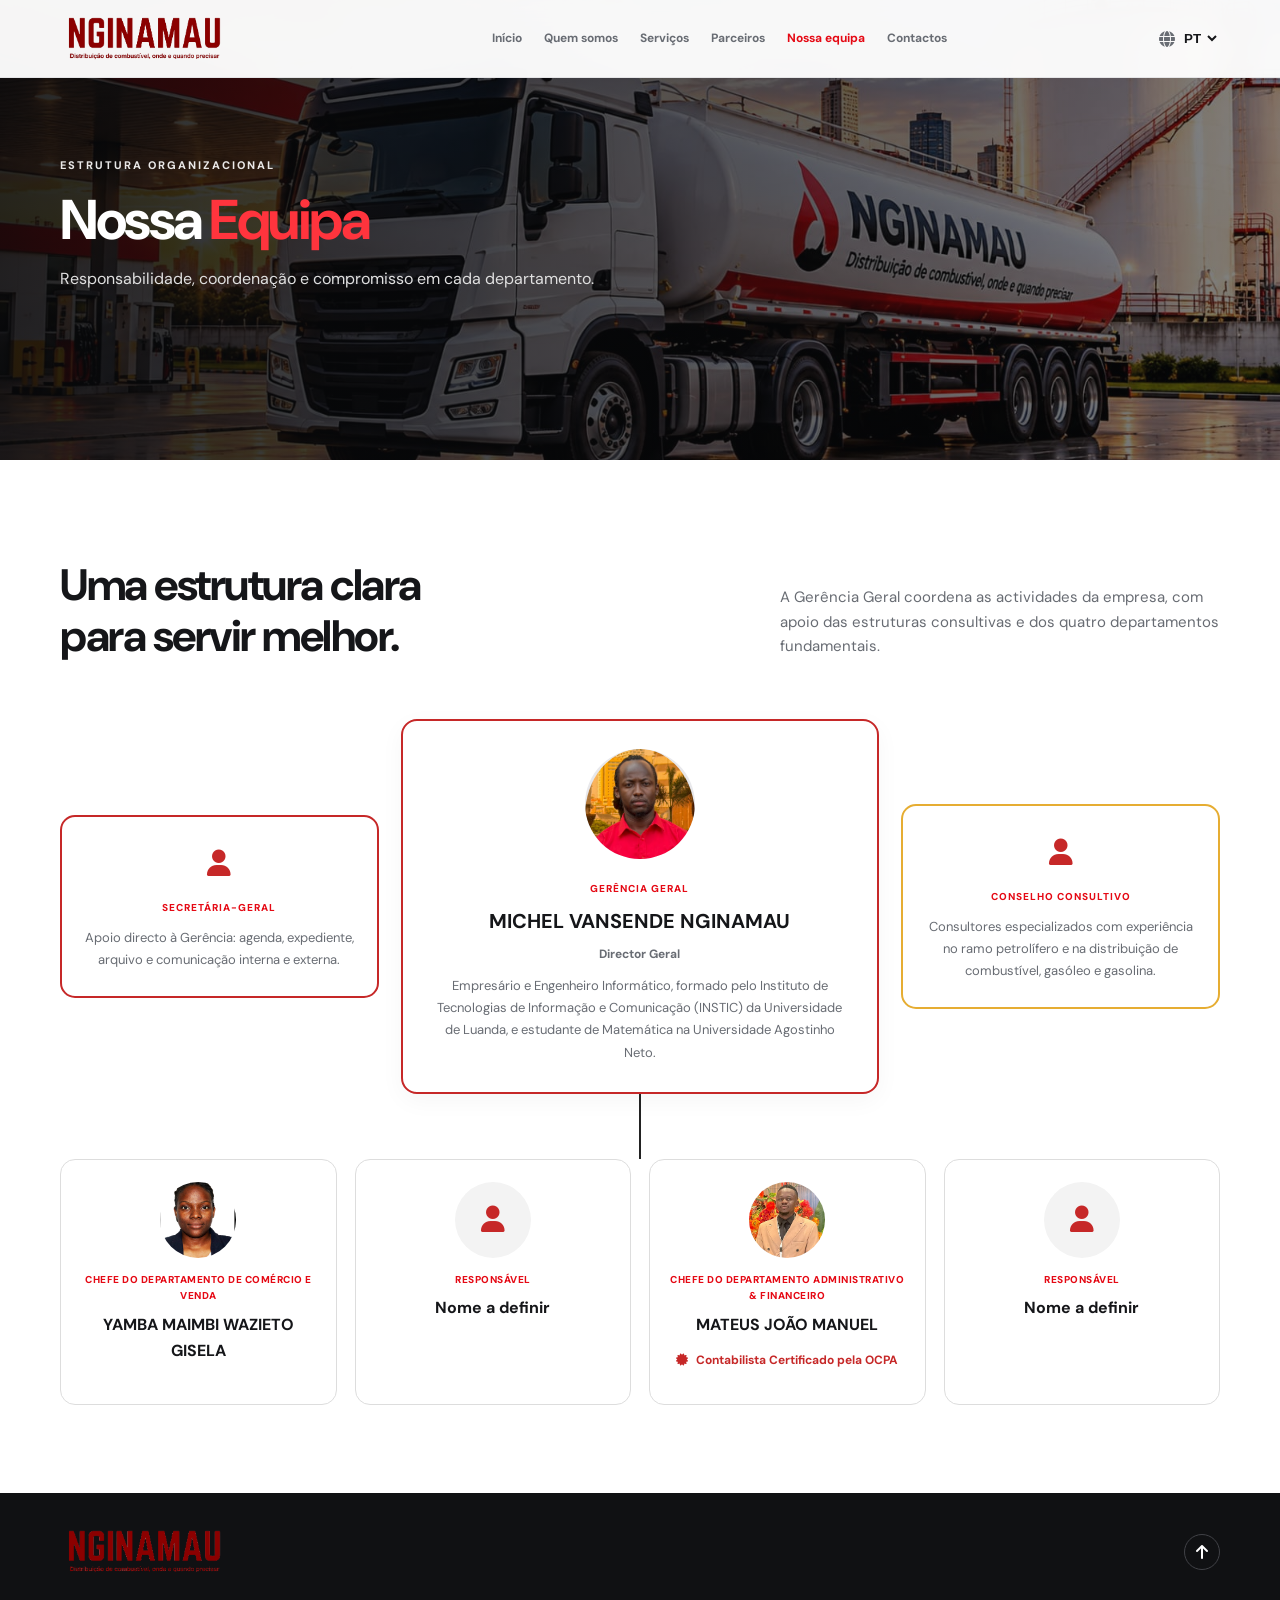
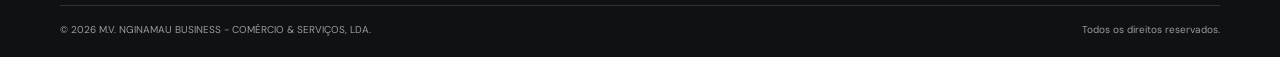
==== commit 3e074fe8: "ui: Melhoramento da ui do logotipo com base nos pedidos do cliente" ====
--- a/equipa.html
+++ b/equipa.html
@@ -13,6 +13,7 @@
   <link href="https://fonts.googleapis.com/css2?family=DM+Sans:wght@400;500;600;700;800&display=swap" rel="stylesheet">
 
   <link rel="stylesheet" href="https://cdnjs.cloudflare.com/ajax/libs/font-awesome/6.7.2/css/all.min.css">
+  <link href="https://fonts.googleapis.com/css2?family=Noto+Sans+Arabic:wght@400;500;600;700;800&display=swap" rel="stylesheet">
   <link rel="stylesheet" href="css/styles.css">
 </head>
 
@@ -53,7 +54,7 @@
 
             <article class="org-support-card secretary-card">
               <span class="org-support-icon">
-                <i class="fa-solid fa-file-signature"></i>
+                <i class="fa-solid fa-user"></i>
               </span>
 
               <span class="role-label">SECRETÁRIA-GERAL</span>
@@ -93,7 +94,7 @@
 
             <article class="org-support-card council-card">
               <span class="org-support-icon">
-                <i class="fa-solid fa-users-gear"></i>
+                <i class="fa-solid fa-user"></i>
               </span>
 
               <span class="role-label">CONSELHO CONSULTIVO</span>
@@ -130,10 +131,10 @@
 
                 <h3>YAMBA MAIMBI WAZIETO GISELA</h3>
 
-                <p>
+                <!-- <p>
                   Prospecção de clientes, recepção de encomendas,
                   negociação e gestão da carteira de clientes.
-                </p>
+                </p> -->
               </div>
             </article>
 
@@ -152,10 +153,10 @@
 
                 <h3>Nome a definir</h3>
 
-                <p>
+                <!-- <p>
                   Contacto com fornecedores, levantamento de combustível,
                   gestão de viaturas e programação das entregas.
-                </p>
+                </p> -->
               </div>
             </article>
 
@@ -182,10 +183,10 @@
                   Contabilista Certificado pela OCPA
                 </p>
 
-                <p>
+                <!-- <p>
                   Facturação, controlo de receitas e despesas,
                   gestão financeira, impostos e documentação da empresa.
-                </p>
+                </p> -->
 
               </div>
             </article>
@@ -207,11 +208,11 @@
 
                 <h3>Nome a definir</h3>
 
-                <p>
+                <!-- <p>
                   Verificação da qualidade do combustível,
                   cumprimento das regras de segurança e fiscalização
                   das condições operacionais.
-                </p>
+                </p> -->
               </div>
             </article>
 
--- a/css/styles.css
+++ b/css/styles.css
@@ -64,31 +64,35 @@
 .brand {
     display: flex;
     align-items: center;
-    gap: 10px;
-    flex-shrink: 0
+    flex-shrink: 0;
+    text-decoration: none;
 }
 
 .brand-mark {
-    width: 200px;
-    height: 50px;
-    color: #fff;
-    display: grid;
-    place-items: center;
-    border-radius: 50% 50% 8% 8px;
-    font-size: 20px
-}
-
-.brand strong {
     display: block;
-    font-size: 19px;
-    letter-spacing: -.7px;
-    line-height: 1.1
-}
-
-.brand small {
-    display: block;
-    color: var(--muted);
-    font-size: 9px
+    width: 220px;
+    height: auto;
+    max-height: 62px;
+    object-fit: contain;
+    object-position: left center;
+    border-radius: 0;
+    background: transparent;
+    color: inherit;
+    flex-shrink: 0;
+}
+
+@media (max-width: 760px) {
+    .brand-mark {
+        width: 165px;
+        max-height: 48px;
+    }
+}
+
+@media (max-width: 380px) {
+    .brand-mark {
+        width: 140px;
+        max-height: 42px;
+    }
 }
 
 .main-nav {
@@ -410,8 +414,8 @@
 .logo-placeholder {
     flex: 1;
     min-height: 62px;
-    border: 1px dashed #c7c9ce;
-    background: var(--soft);
+    /* border: 1px dashed #c7c9ce; */
+    /* background: var(--soft); */
     border-radius: 8px;
     display: grid;
     place-content: center;
@@ -1412,3 +1416,473 @@
     padding: 20px;
   }
 }
+
+
+.partners-section {
+  overflow: hidden;
+}
+
+.partner-panel {
+  min-width: 0;
+  margin-bottom: 55px;
+}
+
+.partner-panel:last-child {
+  margin-bottom: 0;
+}
+
+.carousel-heading {
+  display: flex;
+  align-items: flex-end;
+  justify-content: space-between;
+  gap: 25px;
+  margin-bottom: 25px;
+}
+
+.carousel-heading > div:first-child {
+  min-width: 0;
+}
+
+.carousel-heading h2 {
+  margin: 8px 0;
+}
+
+.carousel-heading p {
+  max-width: 570px;
+  color: var(--muted);
+  line-height: 1.7;
+  font-size: 14px;
+}
+
+.carousel-controls {
+  display: flex;
+  gap: 10px;
+  flex-shrink: 0;
+}
+
+.carousel-btn {
+  width: 42px;
+  height: 42px;
+  border: 1px solid var(--border);
+  border-radius: 50%;
+  background: var(--surface);
+  color: var(--text);
+  cursor: pointer;
+  transition: .25s ease;
+}
+
+.carousel-btn:hover:not(:disabled) {
+  background: #c62828;
+  color: #fff;
+  border-color: #c62828;
+}
+
+.carousel-btn:disabled {
+  opacity: .35;
+  cursor: not-allowed;
+}
+
+/* Área visível */
+
+.logo-carousel {
+  width: 100%;
+  min-width: 0;
+  --slides-visible: 4;
+}
+
+.logo-carousel-viewport {
+  width: 100%;
+  overflow: hidden;
+}
+
+.logo-carousel-track {
+  display: flex;
+  width: 100%;
+  transition: transform .5s ease;
+  will-change: transform;
+}
+
+/* Cada logótipo */
+
+.logo-carousel-track .logo-placeholder {
+  flex: 0 0 calc(100% / var(--slides-visible));
+  min-width: 0;
+  min-height: 115px;
+  padding: 12px;
+  display: flex;
+  align-items: center;
+  justify-content: center;
+  text-align: center;
+  overflow: hidden;
+}
+
+.logo-carousel-track .logo-placeholder img {
+  display: block;
+  width: 100%;
+  max-width: 150px;
+  height: 75px;
+  object-fit: contain;
+}
+
+.logo-carousel-track .logo-placeholder small {
+  font-size: 10px;
+}
+
+/* Centralizar quando existem poucos logótipos */
+
+.logo-carousel.is-centered .logo-carousel-track {
+  justify-content: center;
+}
+
+.logo-carousel.is-centered .logo-carousel-track .logo-placeholder {
+  flex-basis: calc(100% / var(--slides-visible));
+}
+
+/* Tablet: 3 logótipos */
+
+@media (max-width: 1024px) {
+  .logo-carousel {
+    --slides-visible: 3;
+  }
+}
+
+/* Mobile: 1 logótipo de cada vez */
+
+@media (max-width: 600px) {
+
+  .carousel-heading {
+    align-items: flex-start;
+    flex-direction: column;
+    gap: 15px;
+  }
+
+  .carousel-controls {
+    align-self: flex-end;
+  }
+
+  .logo-carousel {
+    --slides-visible: 1;
+  }
+
+  .logo-carousel-track .logo-placeholder {
+    min-height: 105px;
+    padding: 15px;
+  }
+
+  .logo-carousel-track .logo-placeholder img {
+    max-width: 180px;
+    height: 75px;
+  }
+
+}
+
+
+
+/* =========================================
+   SUPORTE PARA IDIOMA ÁRABE - RTL
+========================================= */
+
+@import url('https://fonts.googleapis.com/css2?family=Noto+Sans+Arabic:wght@400;500;600;700;800&display=swap');
+
+html[dir="rtl"] body {
+  font-family: 'Noto Sans Arabic', sans-serif;
+  text-align: right;
+}
+
+html[dir="rtl"] .site-header {
+  direction: rtl;
+}
+
+html[dir="rtl"] .main-nav {
+  direction: rtl;
+}
+
+html[dir="rtl"] .hero-content,
+html[dir="rtl"] .page-hero-content {
+  direction: rtl;
+  text-align: right;
+}
+
+html[dir="rtl"] .hero-actions {
+  direction: rtl;
+  justify-content: flex-start;
+}
+
+html[dir="rtl"] .section-heading,
+html[dir="rtl"] .two-col,
+html[dir="rtl"] .contact-grid {
+  direction: rtl;
+}
+
+html[dir="rtl"] .info-card,
+html[dir="rtl"] .team-person,
+html[dir="rtl"] .department-person,
+html[dir="rtl"] .org-support-card {
+  direction: rtl;
+  text-align: right;
+}
+
+html[dir="rtl"] .carousel-heading {
+  direction: rtl;
+}
+
+html[dir="rtl"] .carousel-controls {
+  direction: ltr;
+}
+
+html[dir="rtl"] .contact-details a,
+html[dir="rtl"] .contact-details div {
+  direction: rtl;
+}
+
+html[dir="rtl"] .footer-bottom {
+  direction: rtl;
+}
+
+html[dir="rtl"] .language-picker {
+  direction: ltr;
+}
+
+/* Manter números, contactos e NIF legíveis */
+html[dir="rtl"] a[href^="tel:"],
+html[dir="rtl"] a[href^="mailto:"],
+html[dir="rtl"] .contact-details {
+  unicode-bidi: plaintext;
+}
+
+/* Evitar problemas com nomes e marcas */
+html[dir="rtl"] .brand,
+html[dir="rtl"] .brand *,
+html[dir="rtl"] .fa-solid,
+html[dir="rtl"] .fa-brands {
+  direction: ltr;
+}
+
+/* Menu mobile */
+@media (max-width: 768px) {
+  html[dir="rtl"] .main-nav {
+    text-align: right;
+  }
+}
+
+
+
+/* =========================================
+   LAYOUT ÁRABE - NGINAMAU
+========================================= */
+
+html[dir="rtl"] body {
+  font-family: "Noto Sans Arabic", sans-serif;
+  text-align: right;
+}
+
+html[dir="rtl"] .site-header,
+html[dir="rtl"] .main-nav,
+html[dir="rtl"] .header-actions {
+  direction: rtl;
+}
+
+html[dir="rtl"] .hero-content,
+html[dir="rtl"] .page-hero-content,
+html[dir="rtl"] .section-heading,
+html[dir="rtl"] .intro-layout,
+html[dir="rtl"] .about-main,
+html[dir="rtl"] .contact-grid {
+  direction: rtl;
+  text-align: right;
+}
+
+html[dir="rtl"] .hero-actions {
+  direction: rtl;
+}
+
+html[dir="rtl"] .info-card,
+html[dir="rtl"] .statement-card,
+html[dir="rtl"] .value-card,
+html[dir="rtl"] .department-person,
+html[dir="rtl"] .team-person,
+html[dir="rtl"] .org-support-card {
+  direction: rtl;
+  text-align: right;
+}
+
+html[dir="rtl"] .objective-list > div {
+  direction: rtl;
+}
+
+html[dir="rtl"] .contact-details {
+  direction: rtl;
+  text-align: right;
+}
+
+html[dir="rtl"] .carousel-heading {
+  direction: rtl;
+  text-align: right;
+}
+
+html[dir="rtl"] .carousel-controls {
+  direction: ltr;
+}
+
+html[dir="rtl"] .footer-bottom {
+  direction: rtl;
+}
+
+html[dir="rtl"] .brand,
+html[dir="rtl"] .fa-solid,
+html[dir="rtl"] .fa-brands {
+  direction: ltr;
+}
+
+html[dir="rtl"] .language-picker {
+  direction: ltr;
+}
+
+html[dir="rtl"] .contact-details a {
+  unicode-bidi: plaintext;
+}
+
+@media (max-width: 768px) {
+  html[dir="rtl"] .main-nav {
+    text-align: right;
+  }
+
+  html[dir="rtl"] .hero-actions {
+    justify-content: flex-start;
+  }
+}
+
+/* =================================
+   CAMPANHAS INSTITUCIONAIS
+================================= */
+
+.campaigns-section {
+  background: #f8f7f5;
+  overflow: hidden;
+}
+
+.campaigns-heading {
+  margin-bottom: 42px;
+}
+
+.campaigns-grid {
+  display: grid;
+  grid-template-columns: repeat(3, minmax(0, 1fr));
+  gap: 26px;
+  align-items: start;
+}
+
+.campaign-card {
+  background: #fff;
+  border-radius: 16px;
+  overflow: hidden;
+  border: 1px solid rgba(0, 0, 0, 0.06);
+  transition: transform .3s ease, box-shadow .3s ease;
+}
+
+.campaign-card:hover {
+  transform: translateY(-7px);
+  box-shadow: 0 18px 40px rgba(0, 0, 0, .09);
+}
+
+.campaign-image {
+  width: 100%;
+  aspect-ratio: 1 / 1.07;
+  overflow: hidden;
+  background: #eee;
+}
+
+.campaign-image img {
+  width: 100%;
+  height: 100%;
+  display: block;
+  object-fit: cover;
+  transition: transform .5s ease;
+}
+
+.campaign-card:hover .campaign-image img {
+  transform: scale(1.035);
+}
+
+.campaign-info {
+  padding: 25px;
+}
+
+.campaign-number {
+  display: inline-block;
+  font-size: 11px;
+  font-weight: 800;
+  letter-spacing: 1.5px;
+  color: #bd2428;
+  margin-bottom: 12px;
+}
+
+.campaign-info h3 {
+  font-size: 21px;
+  line-height: 1.35;
+  margin-bottom: 13px;
+  color: #202020;
+}
+
+.campaign-info p {
+  font-size: 14px;
+  line-height: 1.8;
+  color: #686868;
+}
+
+.campaigns-cta {
+  margin-top: 42px;
+  padding: 28px;
+  background: #fff;
+  border-radius: 14px;
+  display: flex;
+  align-items: center;
+  justify-content: space-between;
+  gap: 20px;
+  border-left: 4px solid #c4262e;
+}
+
+.campaigns-cta p {
+  font-size: 17px;
+  font-weight: 700;
+  color: #252525;
+}
+
+/* TABLETS */
+
+@media (max-width: 992px) {
+  .campaigns-grid {
+    grid-template-columns: repeat(2, minmax(0, 1fr));
+  }
+}
+
+/* TELEMÓVEIS */
+
+@media (max-width: 600px) {
+  .campaigns-grid {
+    grid-template-columns: 1fr;
+    gap: 22px;
+  }
+
+  .campaign-image {
+    aspect-ratio: 1 / 1.05;
+  }
+
+  .campaign-info {
+    padding: 22px;
+  }
+
+  .campaign-info h3 {
+    font-size: 19px;
+  }
+
+  .campaigns-cta {
+    flex-direction: column;
+    align-items: flex-start;
+  }
+
+  .campaigns-cta .btn {
+    width: 100%;
+    justify-content: center;
+  }
+}
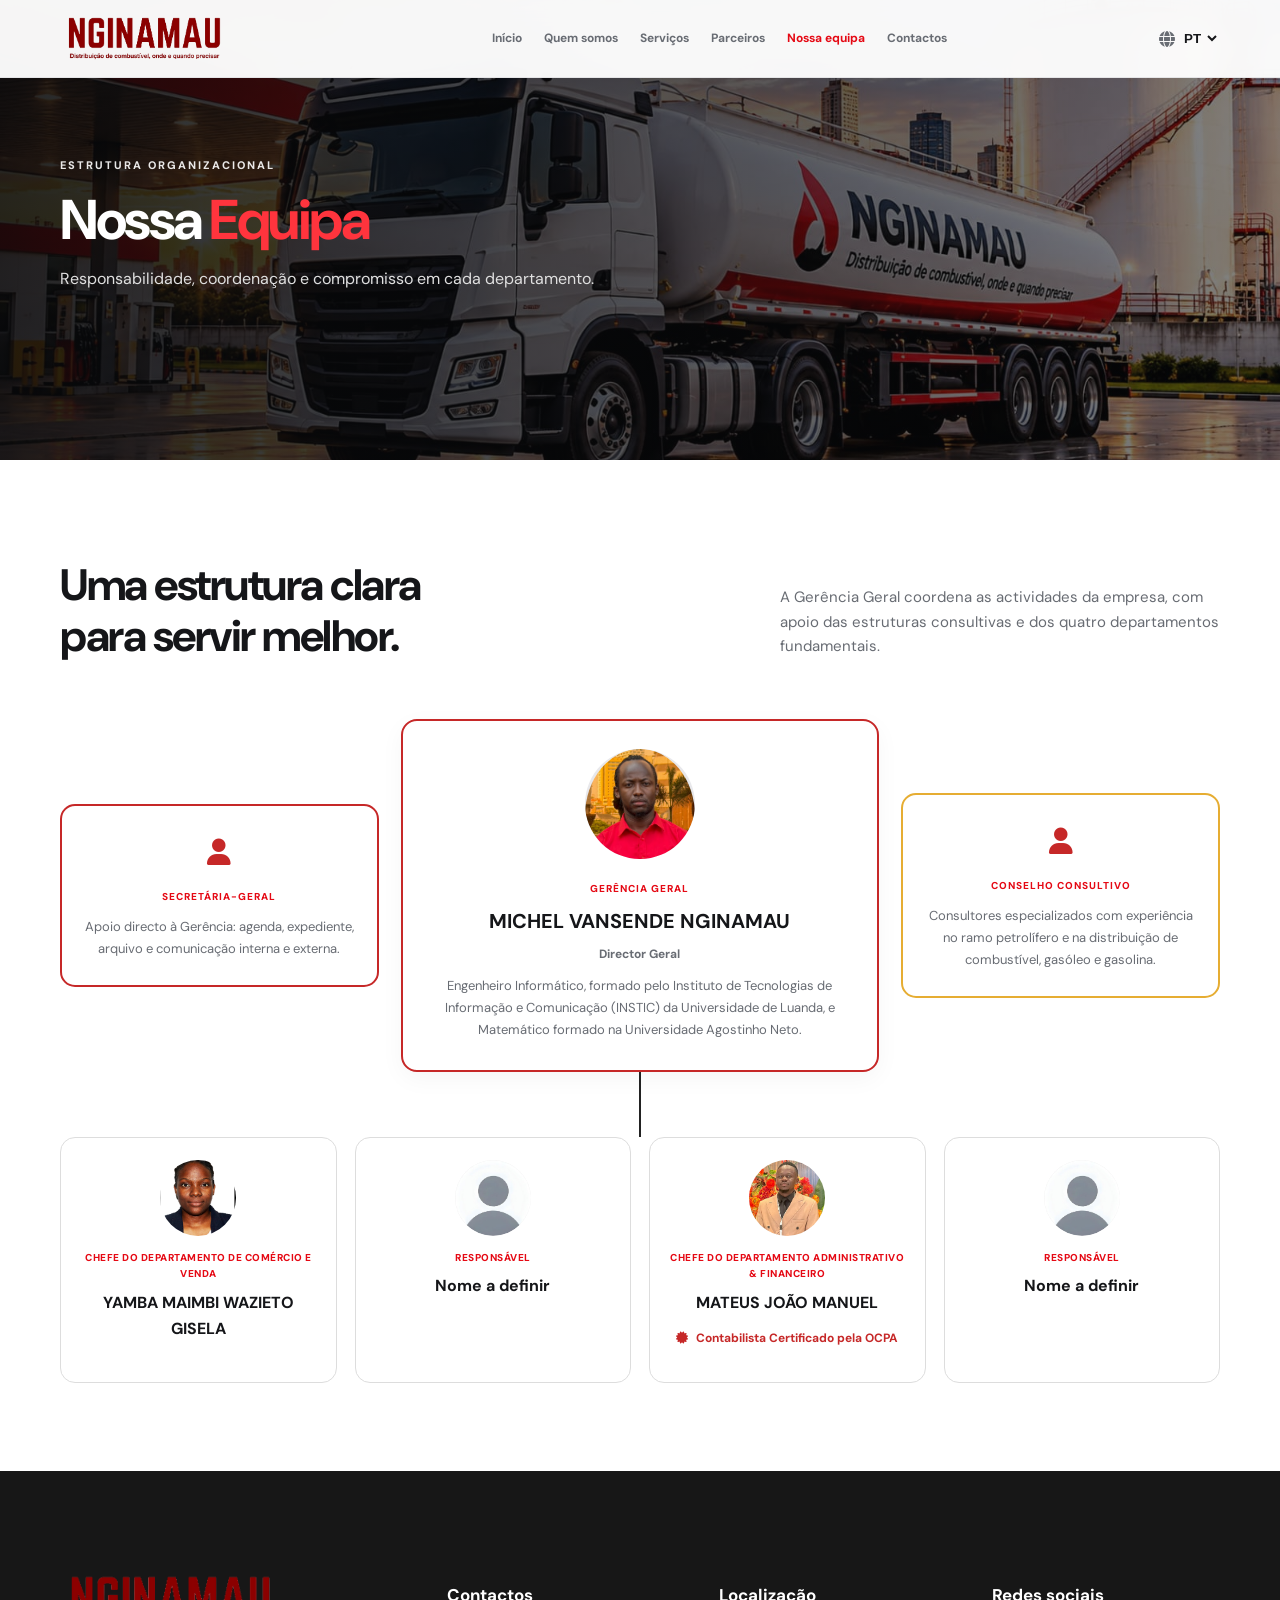
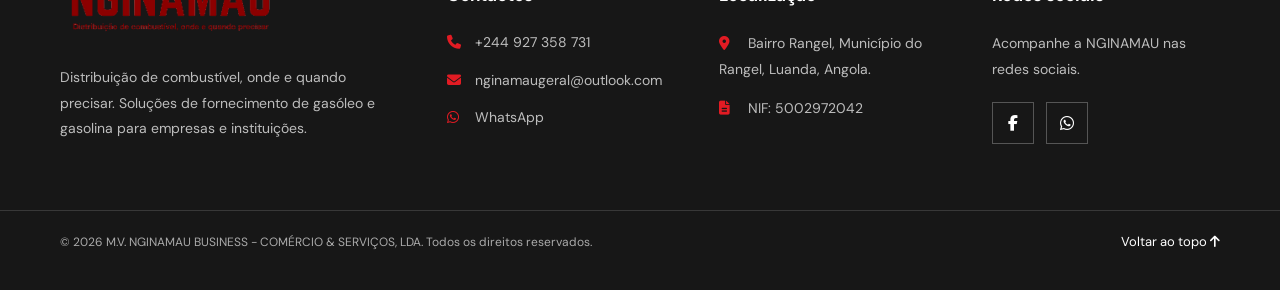
==== commit 563dddcb: "feat: actualizar páginas institucionais e contactos do rodapé" ====
--- a/equipa.html
+++ b/equipa.html
@@ -53,8 +53,8 @@
           <div class="org-leadership">
 
             <article class="org-support-card secretary-card">
-              <span class="org-support-icon">
-                <i class="fa-solid fa-user"></i>
+                <span class="org-support-icon">
+                  <i class="fa-solid fa-user"></i>
               </span>
 
               <span class="role-label">SECRETÁRIA-GERAL</span>
@@ -83,10 +83,10 @@
                 </p>
 
                 <p class="manager-bio">
-                  Empresário e Engenheiro Informático, formado pelo
+                  Engenheiro Informático, formado pelo
                   Instituto de Tecnologias de Informação e Comunicação
-                  (INSTIC) da Universidade de Luanda, e estudante de
-                  Matemática na Universidade Agostinho Neto.
+                  (INSTIC) da Universidade de Luanda, e
+                  Matemático formado na Universidade Agostinho Neto.
                 </p>
               </div>
 
@@ -115,10 +115,6 @@
           <div class="org-departments">
 
             <article class="department-person">
-              <!-- <div class="department-heading">
-                <i class="fa-solid fa-handshake"></i>
-                <span>Departamento Comercial e Vendas</span>
-              </div> -->
 
               <div class="department-content">
                 <div class="team-photo">
@@ -131,40 +127,26 @@
 
                 <h3>YAMBA MAIMBI WAZIETO GISELA</h3>
 
-                <!-- <p>
-                  Prospecção de clientes, recepção de encomendas,
-                  negociação e gestão da carteira de clientes.
-                </p> -->
               </div>
             </article>
 
             <article class="department-person">
-              <!-- <div class="department-heading">
-                <i class="fa-solid fa-truck-fast"></i>
-                <span>Departamento de Logística e Distribuição</span>
-              </div> -->
-
-              <div class="department-content">
-                <div class="team-photo">
-                  <i class="fa-solid fa-user"></i>
+
+              <div class="department-content">
+                <div class="team-photo">
+                  <img
+                    src="assets/membros/sem-fundo.png"
+                    alt="">
                 </div>
 
                 <span class="role-label">RESPONSÁVEL</span>
 
                 <h3>Nome a definir</h3>
 
-                <!-- <p>
-                  Contacto com fornecedores, levantamento de combustível,
-                  gestão de viaturas e programação das entregas.
-                </p> -->
               </div>
             </article>
 
             <article class="department-person department-highlight">
-              <!-- <div class="department-heading">
-                <i class="fa-solid fa-calculator"></i>
-                <span>Departamento Administrativo e Financeiro</span>
-              </div> -->
 
               <div class="department-content">
 
@@ -183,36 +165,24 @@
                   Contabilista Certificado pela OCPA
                 </p>
 
-                <!-- <p>
-                  Facturação, controlo de receitas e despesas,
-                  gestão financeira, impostos e documentação da empresa.
-                </p> -->
-
               </div>
             </article>
 
             <!-- QUALIDADE E SEGURANÇA -->
 
             <article class="department-person">
-              <!-- <div class="department-heading">
-                <i class="fa-solid fa-shield-halved"></i>
-                <span>Departamento de Qualidade e Segurança</span>
-              </div> -->
-
-              <div class="department-content">
-                <div class="team-photo">
-                  <i class="fa-solid fa-user"></i>
+
+              <div class="department-content">
+                <div class="team-photo">
+                  <img
+                    src="assets/membros/sem-fundo.png"
+                    alt="">
                 </div>
 
                 <span class="role-label">RESPONSÁVEL</span>
 
                 <h3>Nome a definir</h3>
 
-                <!-- <p>
-                  Verificação da qualidade do combustível,
-                  cumprimento das regras de segurança e fiscalização
-                  das condições operacionais.
-                </p> -->
               </div>
             </article>
 
--- a/css/styles.css
+++ b/css/styles.css
@@ -95,6 +95,102 @@
     }
 }
 
+/* Imagem de fundo do Hero */
+.hero {
+  position: relative;
+  overflow: hidden;
+}
+
+.hero-background {
+  position: absolute;
+  inset: 0;
+  width: 100%;
+  height: 100%;
+  object-fit: cover;
+  object-position: center;
+  z-index: 0;
+}
+
+.hero-shade {
+  position: absolute;
+  inset: 0;
+  z-index: 1;
+}
+
+.hero-content {
+  position: relative;
+  z-index: 2;
+}
+
+/* Imagem da apresentação institucional */
+.intro-image {
+  width: 100%;
+  min-height: 350px;
+  overflow: hidden;
+}
+
+.intro-image img {
+  display: block;
+  width: 100%;
+  height: 100%;
+  min-height: 350px;
+  object-fit: cover;
+}
+
+/* Imagens dos serviços */
+.service-card {
+  padding: 0;
+  overflow: hidden;
+}
+
+.service-image {
+  width: 100%;
+  height: 210px;
+  overflow: hidden;
+}
+
+.service-image img {
+  display: block;
+  width: 100%;
+  height: 100%;
+  object-fit: cover;
+  transition: transform 0.4s ease;
+}
+
+.service-card:hover .service-image img {
+  transform: scale(1.04);
+}
+
+.service-content {
+  padding: 24px;
+}
+
+.service-content h3 {
+  margin-top: 16px;
+}
+
+/* Responsividade */
+@media (max-width: 768px) {
+  .intro-image,
+  .intro-image img {
+    min-height: 250px;
+  }
+
+  .service-image {
+    height: 200px;
+  }
+}
+
+@media (max-width: 480px) {
+  .service-image {
+    height: 180px;
+  }
+
+  .service-content {
+    padding: 18px;
+  }
+}
+
 .main-nav {
     display: flex;
     gap: 22px;
@@ -1885,4 +1981,155 @@
     width: 100%;
     justify-content: center;
   }
-}+}
+
+
+/* ========================================
+   RODAPÉ INSTITUCIONAL
+======================================== */
+
+.site-footer {
+  background: #171717;
+  color: #fff;
+  margin-top: 0;
+}
+
+.footer-main {
+  display: grid;
+  grid-template-columns: 1.5fr 1fr 1fr 1fr;
+  gap: 45px;
+  padding-top: 65px;
+  padding-bottom: 55px;
+}
+
+.footer-brand img {
+  display: block;
+  width: 220px;
+  max-width: 100%;
+  height: auto;
+  object-fit: contain;
+  margin-bottom: 20px;
+}
+
+.footer-brand p,
+.footer-column p {
+  color: #bdbdbd;
+  font-size: 14px;
+  line-height: 1.8;
+}
+
+.footer-column h3 {
+  color: #fff;
+  font-size: 17px;
+  margin-bottom: 22px;
+}
+
+.footer-column > a {
+  display: flex;
+  align-items: flex-start;
+  gap: 11px;
+  color: #bdbdbd;
+  font-size: 14px;
+  text-decoration: none;
+  margin-bottom: 15px;
+  line-height: 1.6;
+  transition: color 0.3s ease;
+  overflow-wrap: anywhere;
+}
+
+.footer-column > a:hover {
+  color: #e21b23;
+}
+
+.footer-column > a i,
+.footer-column p i {
+  color: #e21b23;
+  min-width: 17px;
+  margin-top: 4px;
+}
+
+.footer-column p i {
+  margin-right: 8px;
+}
+
+.footer-socials {
+  display: flex;
+  gap: 12px;
+  margin-top: 20px;
+}
+
+.footer-socials a {
+  display: flex;
+  align-items: center;
+  justify-content: center;
+  width: 42px;
+  height: 42px;
+  border: 1px solid #555;
+  border-radius: 0;
+  color: #fff;
+  text-decoration: none;
+  transition: 0.3s ease;
+}
+
+.footer-socials a:hover {
+  background: #a90000;
+  border-color: #a90000;
+}
+
+.footer-bottom {
+  border-top: 1px solid #383838;
+  padding: 20px 0;
+}
+
+.footer-bottom-content {
+  display: flex;
+  align-items: center;
+  justify-content: space-between;
+  gap: 20px;
+}
+
+.footer-bottom p {
+  color: #aaa;
+  font-size: 12px;
+  line-height: 1.7;
+  margin: 0;
+}
+
+.footer-bottom a {
+  color: #fff;
+  font-size: 13px;
+  text-decoration: none;
+  white-space: nowrap;
+}
+
+.footer-bottom a:hover {
+  color: #e21b23;
+}
+
+/* Tablets */
+@media (max-width: 900px) {
+  .footer-main {
+    grid-template-columns: repeat(2, 1fr);
+    gap: 35px;
+  }
+}
+
+/* Telemóveis */
+@media (max-width: 550px) {
+  .footer-main {
+    grid-template-columns: 1fr;
+    gap: 30px;
+    padding-top: 45px;
+    padding-bottom: 35px;
+  }
+
+  .footer-brand img {
+    width: 190px;
+  }
+
+  .footer-bottom-content {
+    flex-direction: column;
+    align-items: flex-start;
+    gap: 12px;
+  }
+}
